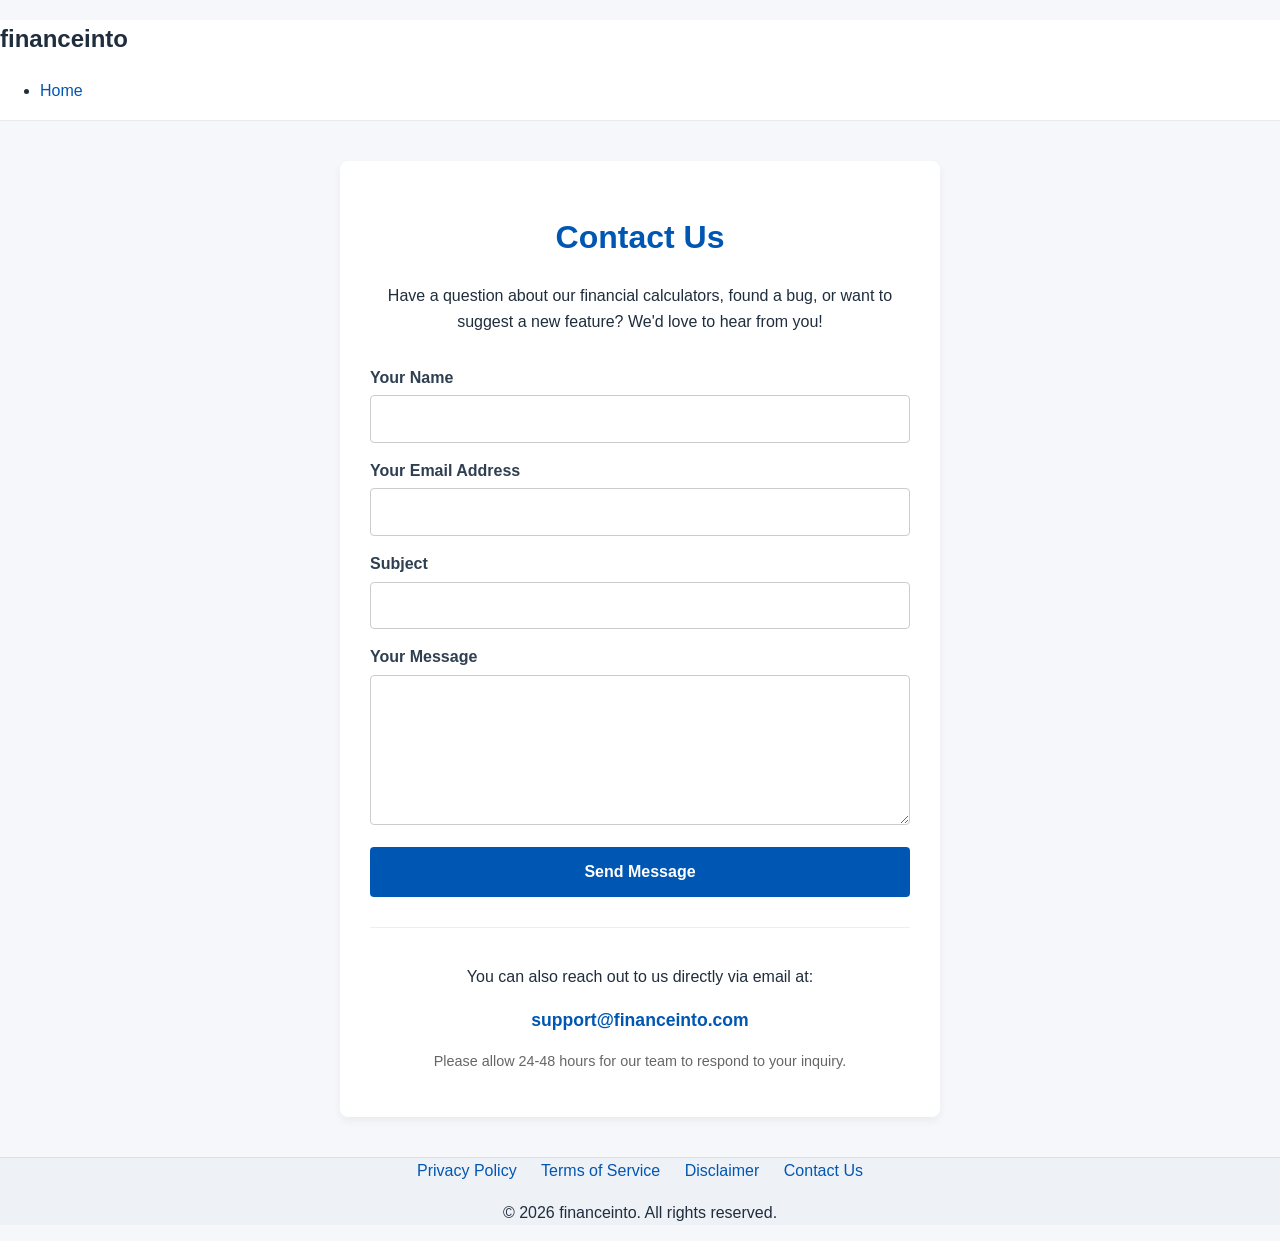
==== contact.html @ b4356edd "feat: Add contact.html page Co-authored-by: vikchat941 <313496005+vikchat941@users.noreply.github.co" ====
<!DOCTYPE html>
<html lang="en">
<head>
    <meta charset="UTF-8">
    <meta name="viewport" content="width=device-width, initial-scale=1.0">
    <title>Contact Us - financeinto</title>
    <!-- लिंक की गई CSS फाइल ताकि डिज़ाइन होम पेज जैसा ही रहे -->
    <link rel="stylesheet" href="style.css">
</head>
<body>

    <!-- नेविगेशन बार -->
    <header>
        <nav class="navbar">
            <h1 class="logo">financeinto</h1>
            <ul class="nav-links">
                <li><a href="index.html">Home</a></li>
            </ul>
        </nav>
    </header>

    <!-- Contact Us का मुख्य कंटेंट -->
    <main class="legal-container" style="max-width: 600px; margin: 40px auto; padding: 30px; line-height: 1.6; background-color: #fff; border-radius: 8px; box-shadow: 0 4px 8px rgba(0,0,0,0.05);">

        <h1 style="color: #0056b3; margin-bottom: 20px; text-align: center;">Contact Us</h1>
        <p style="text-align: center; margin-bottom: 30px;">Have a question about our financial calculators, found a bug, or want to suggest a new feature? We'd love to hear from you!</p>

        <!-- संपर्क फॉर्म -->
        <form action="#" method="POST" style="display: flex; flex-direction: column; gap: 15px;">
            <div>
                <label for="name" style="font-weight: bold; display: block; margin-bottom: 5px;">Your Name</label>
                <input type="text" id="name" name="name" required style="width: 100%; padding: 10px; border: 1px solid #ccc; border-radius: 4px; box-sizing: border-box;">
            </div>

            <div>
                <label for="email" style="font-weight: bold; display: block; margin-bottom: 5px;">Your Email Address</label>
                <input type="email" id="email" name="email" required style="width: 100%; padding: 10px; border: 1px solid #ccc; border-radius: 4px; box-sizing: border-box;">
            </div>

            <div>
                <label for="subject" style="font-weight: bold; display: block; margin-bottom: 5px;">Subject</label>
                <input type="text" id="subject" name="subject" required style="width: 100%; padding: 10px; border: 1px solid #ccc; border-radius: 4px; box-sizing: border-box;">
            </div>

            <div>
                <label for="message" style="font-weight: bold; display: block; margin-bottom: 5px;">Your Message</label>
                <textarea id="message" name="message" rows="5" required style="width: 100%; padding: 10px; border: 1px solid #ccc; border-radius: 4px; box-sizing: border-box; resize: vertical;"></textarea>
            </div>

            <button type="submit" style="background-color: #0056b3; color: white; padding: 12px; border: none; border-radius: 4px; font-size: 16px; cursor: pointer; font-weight: bold;">Send Message</button>
        </form>

        <!-- सीधे संपर्क की जानकारी -->
        <div style="margin-top: 30px; text-align: center; border-top: 1px solid #eee; padding-top: 20px;">
            <p>You can also reach out to us directly via email at:</p>
            <p><strong style="color: #0056b3; font-size: 1.1em;">support@financeinto.com</strong></p>
            <p style="font-size: 0.9em; color: #666; margin-top: 10px;">Please allow 24-48 hours for our team to respond to your inquiry.</p>
        </div>

    </main>

    <!-- फुटर -->
    <footer>
        <div class="footer-links" style="text-align: center; margin-bottom: 10px;">
            <a href="privacy.html" style="margin: 0 10px;">Privacy Policy</a>
            <a href="terms.html" style="margin: 0 10px;">Terms of Service</a>
            <a href="disclaimer.html" style="margin: 0 10px;">Disclaimer</a>
            <a href="contact.html" style="margin: 0 10px;">Contact Us</a>
        </div>
        <p style="text-align: center;">&copy; 2026 financeinto. All rights reserved.</p>
    </footer>

</body>
</html>
---- style.css ----
/* Base reset */
*,
*::before,
*::after {
  box-sizing: border-box;
}

:root {
  --bg-main: #f5f7fa;
  --bg-surface: #ffffff;
  --text-main: #1f2d3d;
  --text-muted: #5c6b7a;
  --accent: #0056b3;
  --accent-hover: #004494;
  --border: #d7dee7;
  --shadow-soft: 0 8px 24px rgba(31, 45, 61, 0.08);
}

html,
body {
  margin: 0;
  padding: 0;
}

body {
  font-family: "Inter", "Segoe UI", Roboto, Arial, sans-serif;
  background: var(--bg-main);
  color: var(--text-main);
  line-height: 1.6;
}

img {
  max-width: 100%;
  height: auto;
}

a {
  color: var(--accent);
  text-decoration: none;
}

a:hover {
  text-decoration: underline;
}

/* Layout */
.page-wrapper {
  min-height: 100vh;
  display: flex;
  flex-direction: column;
}

.container {
  width: min(1100px, 92%);
  margin: 0 auto;
}

header {
  background: var(--bg-surface);
  border-bottom: 1px solid #e6ebf1;
}

.header-content {
  display: flex;
  align-items: center;
  justify-content: space-between;
  gap: 1rem;
  padding: 1rem 0;
}

main {
  flex: 1;
  padding: 2rem 0;
}

/* Calculator area */
.calculator-grid,
.calculators {
  display: grid;
  grid-template-columns: repeat(auto-fit, minmax(280px, 1fr));
  gap: 1.25rem;
}

.calculator,
.calculator-card,
.calculator-container {
  background: var(--bg-surface);
  border: 1px solid var(--border);
  border-radius: 14px;
  box-shadow: var(--shadow-soft);
  padding: 1.25rem;
}

.calculator h1,
.calculator h2,
.calculator-card h2,
.calculator-container h2 {
  margin-top: 0;
  margin-bottom: 0.8rem;
  color: var(--text-main);
}

.calculator-subtitle,
.description {
  color: var(--text-muted);
  margin-top: 0;
  margin-bottom: 1rem;
}

/* Forms */
.form-row {
  display: flex;
  flex-wrap: wrap;
  gap: 0.9rem;
}

.form-group {
  flex: 1 1 220px;
  display: flex;
  flex-direction: column;
  gap: 0.4rem;
}

label {
  font-weight: 600;
  color: #2e3f51;
}

input,
select,
textarea {
  width: 100%;
  border: 1px solid #bcc8d6;
  border-radius: 10px;
  background: #fff;
  color: var(--text-main);
  padding: 0.7rem 0.8rem;
  font: inherit;
  transition: border-color 0.2s ease, box-shadow 0.2s ease;
}

input:focus,
select:focus,
textarea:focus {
  outline: none;
  border-color: var(--accent);
  box-shadow: 0 0 0 3px rgba(0, 86, 179, 0.15);
}

input::placeholder,
textarea::placeholder {
  color: #8a98a7;
}

/* Buttons */
button,
.btn,
input[type="submit"] {
  border: 0;
  border-radius: 10px;
  background: var(--accent);
  color: #fff;
  font: inherit;
  font-weight: 600;
  padding: 0.75rem 1rem;
  cursor: pointer;
  transition: background-color 0.2s ease, transform 0.15s ease;
}

button:hover,
.btn:hover,
input[type="submit"]:hover {
  background: var(--accent-hover);
}

button:active,
.btn:active,
input[type="submit"]:active {
  transform: translateY(1px);
}

button:focus-visible,
.btn:focus-visible,
input[type="submit"]:focus-visible {
  outline: 3px solid rgba(0, 86, 179, 0.25);
  outline-offset: 2px;
}

/* Results and highlights */
.result,
.output-box,
.summary {
  margin-top: 1rem;
  padding: 0.9rem 1rem;
  border-radius: 10px;
  border-left: 4px solid var(--accent);
  background: #eef5ff;
  color: #12385f;
}

.accent {
  color: var(--accent);
}

/* Tables if used by calculators */
table {
  width: 100%;
  border-collapse: collapse;
  margin-top: 1rem;
  background: #fff;
}

th,
td {
  border: 1px solid #e0e6ee;
  padding: 0.7rem;
  text-align: left;
}

th {
  background: #f3f6fb;
  color: #26374a;
}

/* Footer SEO article area */
footer {
  margin-top: 2rem;
  background: #eef2f7;
  border-top: 1px solid #d8e0ea;
}

.footer-content {
  padding: 2rem 0;
}

.seo-articles,
.footer-articles {
  display: grid;
  grid-template-columns: repeat(auto-fit, minmax(220px, 1fr));
  gap: 1rem;
}

.seo-article,
.footer-article {
  background: #fff;
  border: 1px solid #d6deea;
  border-radius: 12px;
  padding: 1rem;
}

.seo-article h3,
.footer-article h3 {
  margin-top: 0;
  margin-bottom: 0.55rem;
}

.seo-article p,
.footer-article p {
  margin: 0;
  color: var(--text-muted);
}

/* Mobile responsiveness */
@media (max-width: 768px) {
  main {
    padding: 1.25rem 0;
  }

  .header-content {
    flex-direction: column;
    align-items: flex-start;
  }

  .calculator,
  .calculator-card,
  .calculator-container {
    padding: 1rem;
    border-radius: 12px;
  }

  .form-row {
    flex-direction: column;
  }

  button,
  .btn,
  input[type="submit"] {
    width: 100%;
  }

  .footer-content {
    padding: 1.5rem 0;
  }
}
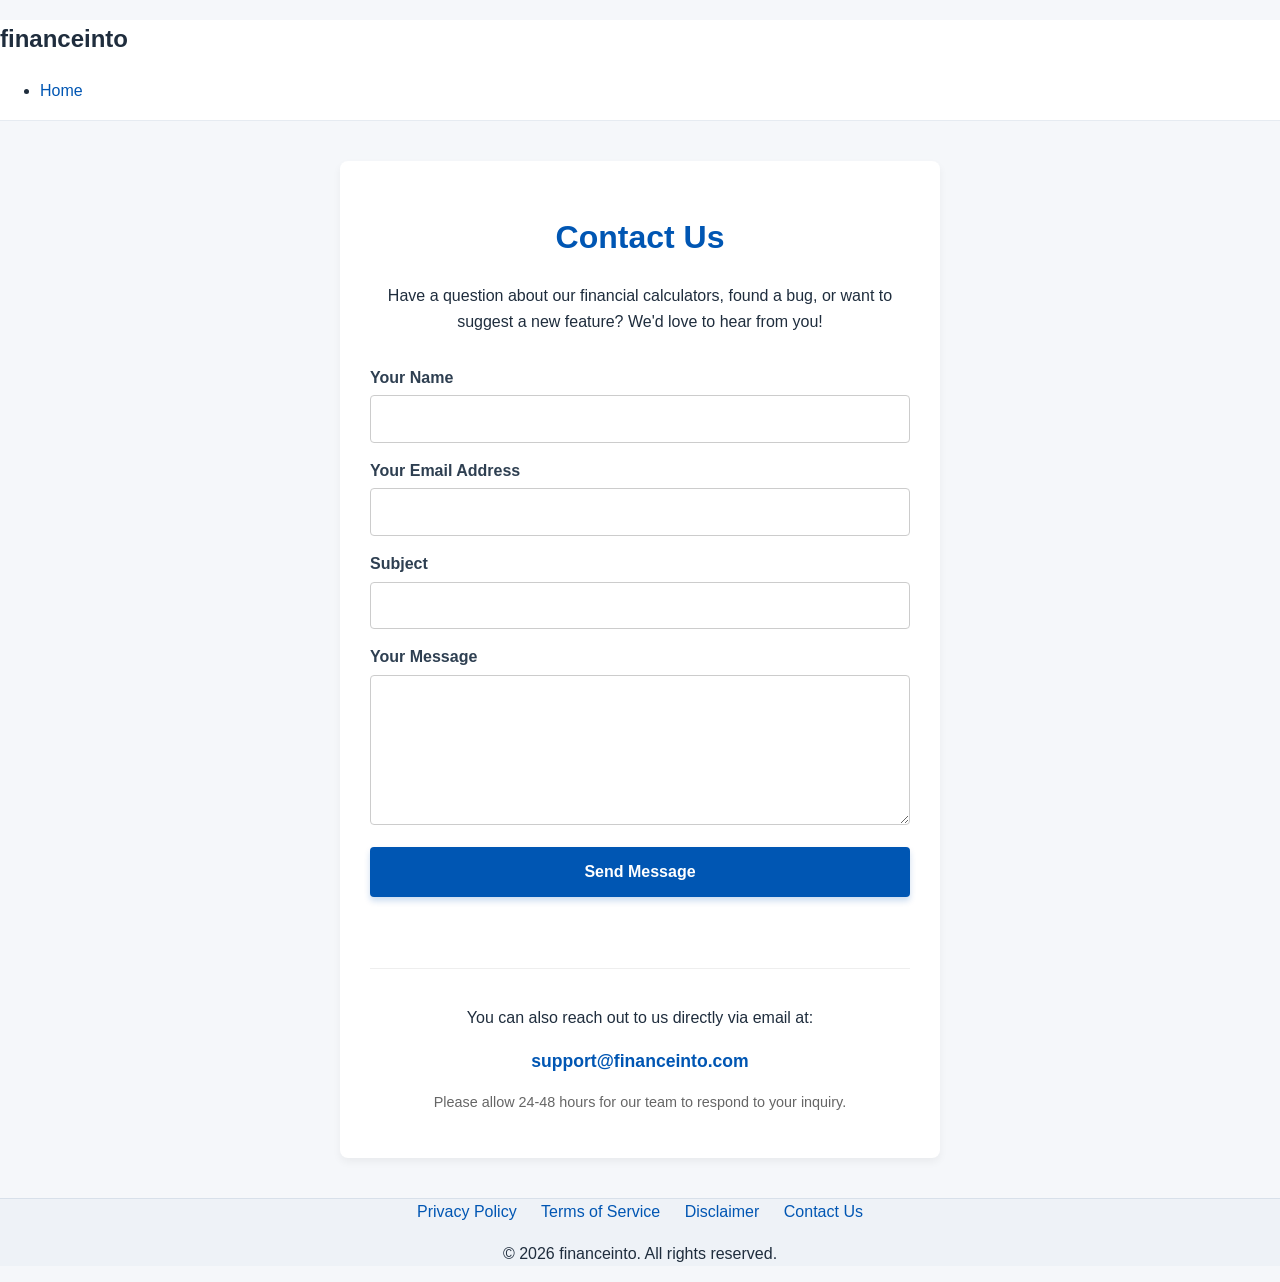
==== commit 90572d04: "Integrate SheetDB API in contact form - Added an ID to the contact form. - Added a status message el" ====
--- a/contact.html
+++ b/contact.html
@@ -26,7 +26,7 @@
         <p style="text-align: center; margin-bottom: 30px;">Have a question about our financial calculators, found a bug, or want to suggest a new feature? We'd love to hear from you!</p>
 
         <!-- संपर्क फॉर्म -->
-        <form action="#" method="POST" style="display: flex; flex-direction: column; gap: 15px;">
+        <form id="contactForm" action="#" method="POST" style="display: flex; flex-direction: column; gap: 15px;">
             <div>
                 <label for="name" style="font-weight: bold; display: block; margin-bottom: 5px;">Your Name</label>
                 <input type="text" id="name" name="name" required style="width: 100%; padding: 10px; border: 1px solid #ccc; border-radius: 4px; box-sizing: border-box;">
@@ -48,6 +48,7 @@
             </div>
 
             <button type="submit" style="background-color: #0056b3; color: white; padding: 12px; border: none; border-radius: 4px; font-size: 16px; cursor: pointer; font-weight: bold;">Send Message</button>
+            <p id="statusMessage" style="text-align: center; font-weight: bold; margin-top: 10px;"></p>
         </form>
 
         <!-- सीधे संपर्क की जानकारी -->
@@ -70,5 +71,58 @@
         <p style="text-align: center;">&copy; 2026 financeinto. All rights reserved.</p>
     </footer>
 
+    <script>
+    document.getElementById('contactForm').addEventListener('submit', function(e) {
+        e.preventDefault();
+
+        var form = this;
+        var statusMessage = document.getElementById('statusMessage');
+        var submitButton = form.querySelector('button[type="submit"]');
+
+        statusMessage.innerText = "Sending Message...";
+        statusMessage.style.color = "blue";
+        submitButton.disabled = true;
+
+        // SheetDB के अनुसार डेटा तैयार करना
+        var dataPayload = {
+            data: [
+                {
+                    "Date": new Date().toLocaleString(),
+                    "Name": form.name.value,
+                    "Email": form.email.value,
+                    "Subject": form.subject.value,
+                    "Message": form.message.value
+                }
+            ]
+        };
+
+        // SheetDB URL पर डेटा भेजना
+        fetch('https://sheetdb.io/api/v1/txxmliut4e291', {
+            method: 'POST',
+            headers: {
+                'Accept': 'application/json',
+                'Content-Type': 'application/json'
+            },
+            body: JSON.stringify(dataPayload)
+        })
+        .then(response => response.json())
+        .then(data => {
+            if(data.created === 1) { // SheetDB सफलता पर 'created: 1' भेजता है
+                statusMessage.innerText = "Thank you! Your message has been sent successfully.";
+                statusMessage.style.color = "green";
+                form.reset();
+            } else {
+                statusMessage.innerText = "Something went wrong. Please try again.";
+                statusMessage.style.color = "red";
+            }
+            submitButton.disabled = false;
+        })
+        .catch(error => {
+            statusMessage.innerText = "Network error. Please try again later.";
+            statusMessage.style.color = "red";
+            submitButton.disabled = false;
+        });
+    });
+    </script>
 </body>
 </html>
--- a/style.css
+++ b/style.css
@@ -165,19 +165,23 @@
   font-weight: 600;
   padding: 0.75rem 1rem;
   cursor: pointer;
-  transition: background-color 0.2s ease, transform 0.15s ease;
+  transition: all 0.3s ease;
+  box-shadow: 0 4px 6px rgba(0, 86, 179, 0.2);
 }
 
 button:hover,
 .btn:hover,
 input[type="submit"]:hover {
   background: var(--accent-hover);
+  box-shadow: 0 6px 12px rgba(0, 86, 179, 0.3);
+  transform: translateY(-2px);
 }
 
 button:active,
 .btn:active,
 input[type="submit"]:active {
   transform: translateY(1px);
+  box-shadow: 0 2px 4px rgba(0, 86, 179, 0.2);
 }
 
 button:focus-visible,
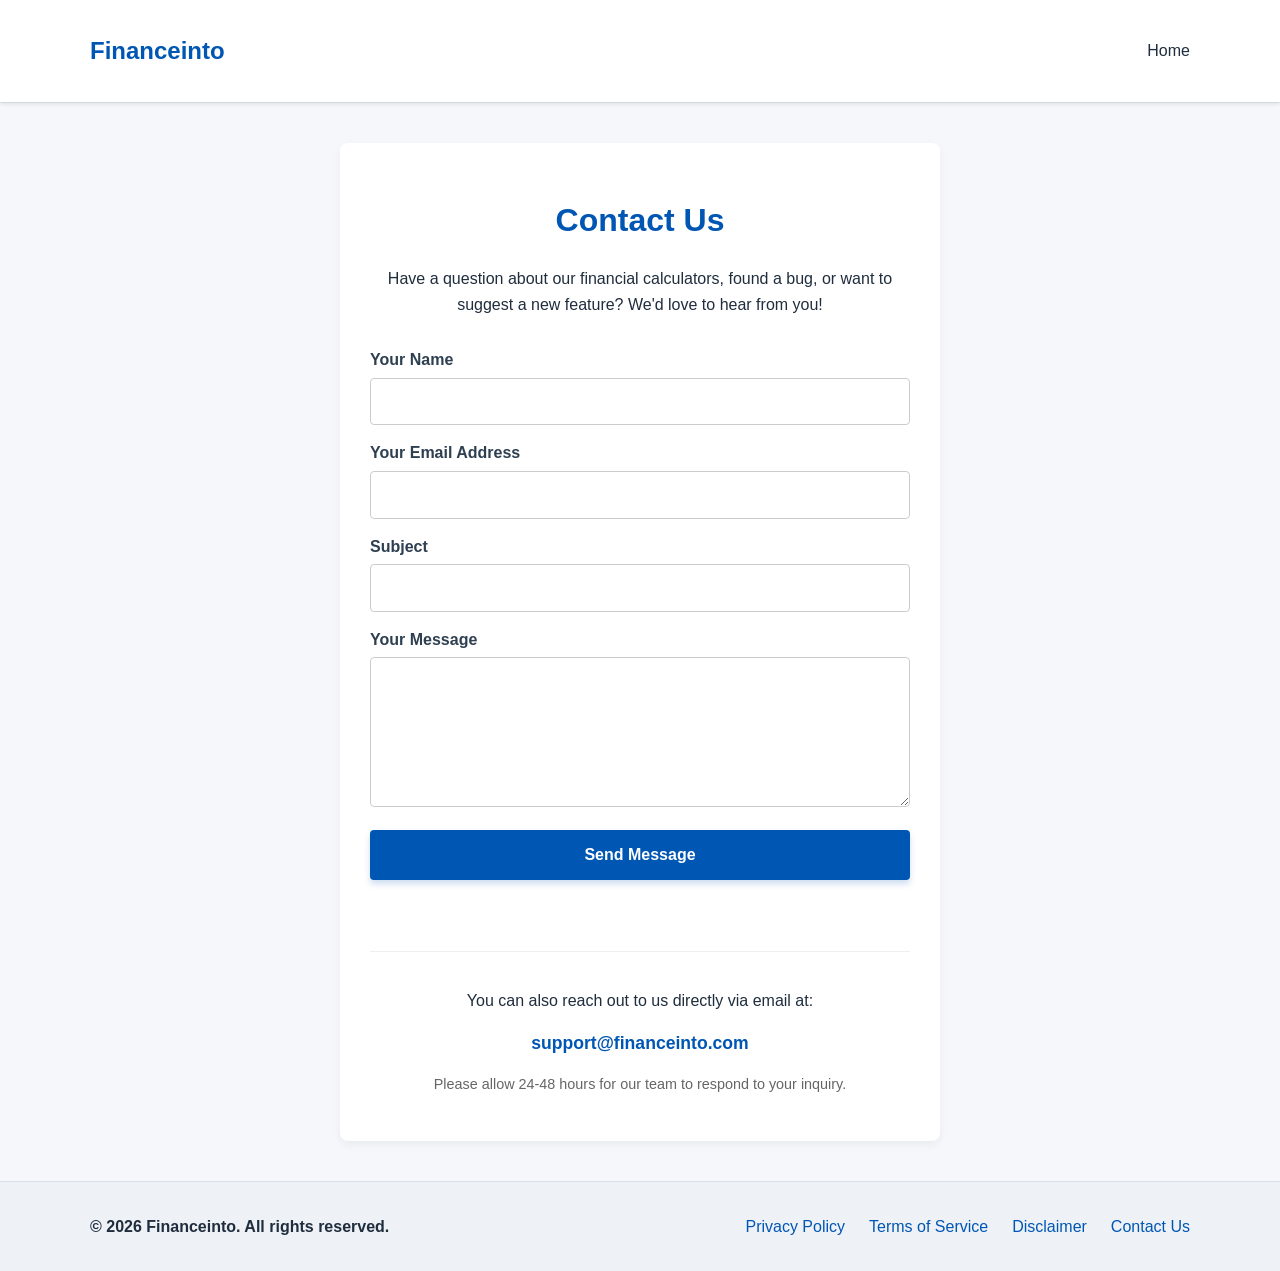
==== commit 764e11c9: "Update header and footer consistency across legal and contact pages Copied the `<header>` and `<foot" ====
--- a/contact.html
+++ b/contact.html
@@ -1,6 +1,8 @@
 <!DOCTYPE html>
 <html lang="en">
 <head>
+    <link rel="icon" href="favicon.ico" type="image/x-icon">
+    <link rel="icon" href="favicon.svg" type="image/svg+xml">
     <meta charset="UTF-8">
     <meta name="viewport" content="width=device-width, initial-scale=1.0">
     <title>Contact Us - financeinto</title>
@@ -11,11 +13,15 @@
 
     <!-- नेविगेशन बार -->
     <header>
-        <nav class="navbar">
-            <h1 class="logo">financeinto</h1>
-            <ul class="nav-links">
-                <li><a href="index.html">Home</a></li>
-            </ul>
+        <nav class="navbar" style="padding: 1rem; background-color: var(--card-bg); box-shadow: 0 2px 4px rgba(0,0,0,0.1);">
+            <div class="container header-content" style="display: flex; justify-content: space-between; align-items: center;">
+                <div class="logo">
+                    <a href="index.html" style="font-size: 1.5rem; font-weight: bold; color: var(--accent); text-decoration: none;">Financeinto</a>
+                </div>
+                <ul class="nav-links" style="list-style: none; display: flex; gap: 1.5rem; margin: 0; padding: 0;">
+                    <li><a href="index.html" style="text-decoration: none; color: var(--text-main);">Home</a></li>
+                </ul>
+            </div>
         </nav>
     </header>
 
@@ -62,13 +68,21 @@
 
     <!-- फुटर -->
     <footer>
-        <div class="footer-links" style="text-align: center; margin-bottom: 10px;">
-            <a href="privacy.html" style="margin: 0 10px;">Privacy Policy</a>
-            <a href="terms.html" style="margin: 0 10px;">Terms of Service</a>
-            <a href="disclaimer.html" style="margin: 0 10px;">Disclaimer</a>
-            <a href="contact.html" style="margin: 0 10px;">Contact Us</a>
+        <div class="container footer-content">
+            <div style="display: flex; flex-wrap: wrap; justify-content: space-between; align-items: center; gap: 1rem;">
+                <div>
+                    <span style="font-weight: bold; color: var(--text-main);">© 2026 Financeinto. All rights reserved.</span>
+                </div>
+                <nav aria-label="Footer navigation">
+                    <div style="display: flex; gap: 1.5rem; flex-wrap: wrap;">
+                        <a href="privacy.html">Privacy Policy</a>
+                        <a href="terms.html">Terms of Service</a>
+                        <a href="disclaimer.html">Disclaimer</a>
+                        <a href="contact.html">Contact Us</a>
+                    </div>
+                </nav>
+            </div>
         </div>
-        <p style="text-align: center;">&copy; 2026 financeinto. All rights reserved.</p>
     </footer>
 
     <script>
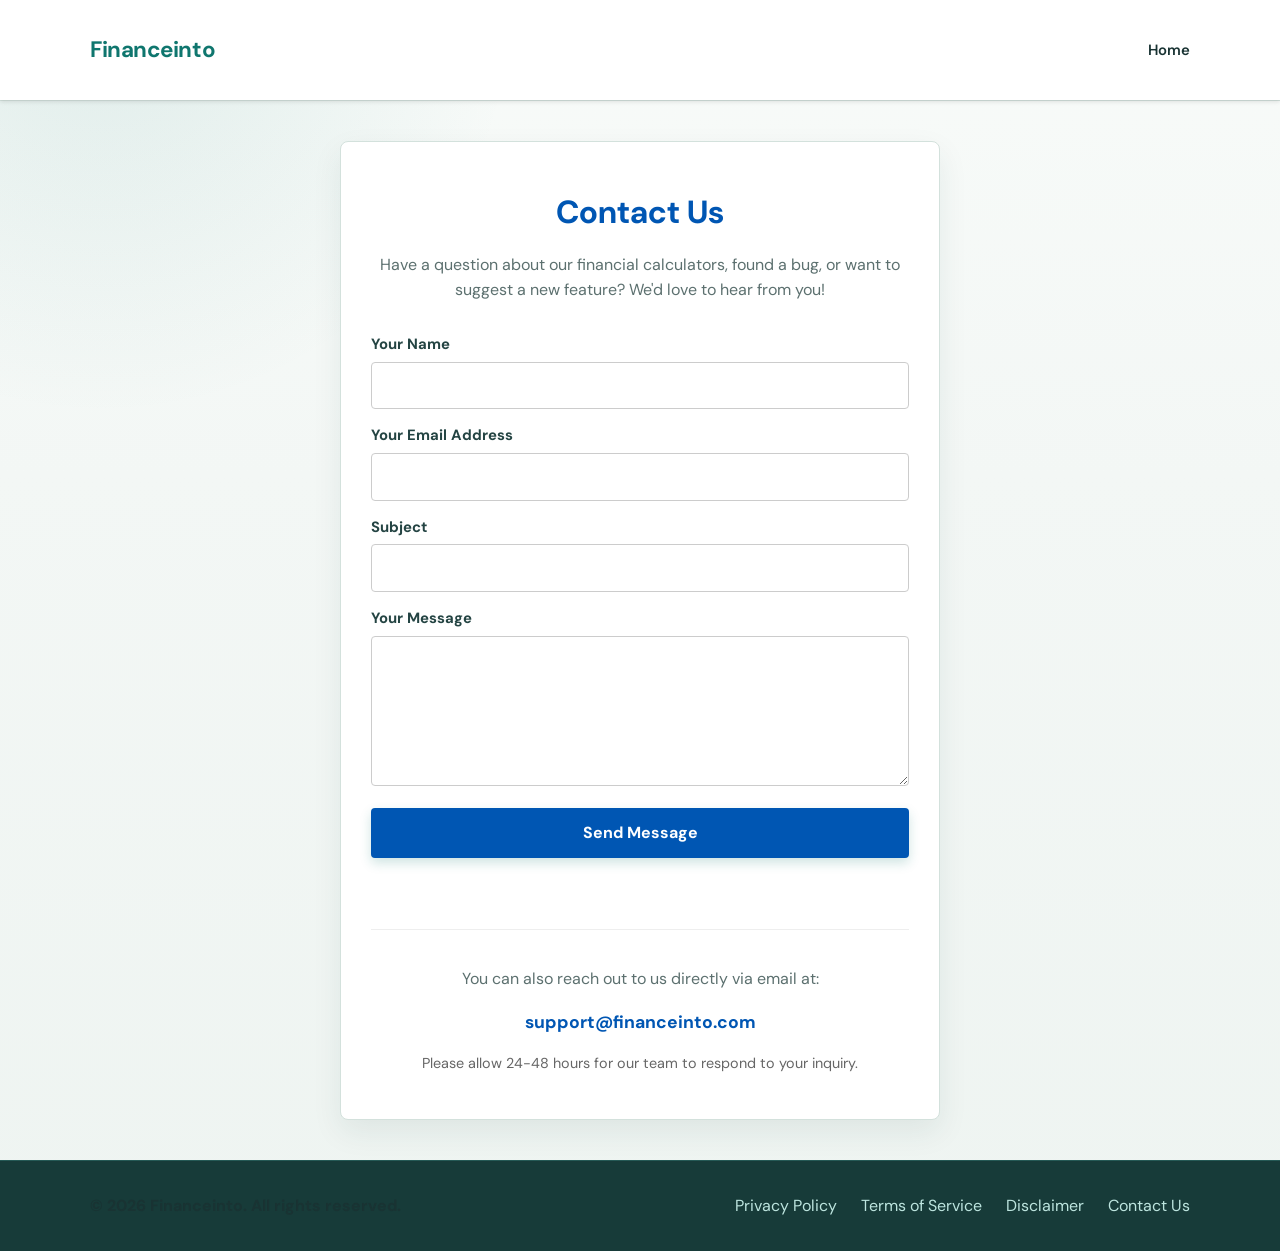
==== commit 48eabe19: "improve meta description" ====
--- a/contact.html
+++ b/contact.html
@@ -5,9 +5,15 @@
     <link rel="icon" href="favicon.svg" type="image/svg+xml">
     <meta charset="UTF-8">
     <meta name="viewport" content="width=device-width, initial-scale=1.0">
+    <meta name="description" content="Contact Financeinto about financial calculators, bugs, questions, or feature suggestions.">
+    <meta name="robots" content="index, follow">
+    <link rel="canonical" href="https://financeinto.me/contact.html">
     <title>Contact Us - financeinto</title>
     <!-- लिंक की गई CSS फाइल ताकि डिज़ाइन होम पेज जैसा ही रहे -->
     <link rel="stylesheet" href="style.css">
+    <link rel="preconnect" href="https://fonts.googleapis.com">
+    <link rel="preconnect" href="https://fonts.gstatic.com" crossorigin>
+    <link href="https://fonts.googleapis.com/css2?family=DM+Sans:wght@400;500;600;700&display=swap" rel="stylesheet">
 </head>
 <body>
 
--- a/style.css
+++ b/style.css
@@ -7,14 +7,17 @@
 }
 
 :root {
-  --bg-main: #f5f7fa;
+  --bg-main: #f3f7f5;
   --bg-surface: #ffffff;
-  --text-main: #1f2d3d;
-  --text-muted: #5c6b7a;
-  --accent: #0056b3;
-  --accent-hover: #004494;
-  --border: #d7dee7;
-  --shadow-soft: 0 8px 24px rgba(31, 45, 61, 0.08);
+  --text-main: #193333;
+  --text-muted: #5c706f;
+  --accent: #0f766e;
+  --accent-hover: #0b5e58;
+  --primary: var(--accent);
+  --card-bg: var(--bg-surface);
+  --border: #d3e1dc;
+  --shadow-soft: 0 12px 30px rgba(25, 64, 59, 0.08);
+  --shadow-hover: 0 18px 36px rgba(25, 64, 59, 0.14);
 }
 
 html,
@@ -24,10 +27,24 @@
 }
 
 body {
-  font-family: "Inter", "Segoe UI", Roboto, Arial, sans-serif;
-  background: var(--bg-main);
+  font-family: "DM Sans", "Trebuchet MS", sans-serif;
+  background:
+    radial-gradient(circle at 8% 0%, rgba(15, 118, 110, 0.1), transparent 26rem),
+    linear-gradient(180deg, #f8fbf9 0%, var(--bg-main) 38%, #eef4f1 100%);
   color: var(--text-main);
   line-height: 1.6;
+}
+
+h1,
+h2,
+h3 {
+  line-height: 1.2;
+  letter-spacing: 0;
+}
+
+h1,
+h2 {
+  text-wrap: balance;
 }
 
 img {
@@ -57,8 +74,12 @@
 }
 
 header {
-  background: var(--bg-surface);
-  border-bottom: 1px solid #e6ebf1;
+  position: sticky;
+  top: 0;
+  z-index: 10;
+  background: rgba(255, 255, 255, 0.94);
+  border-bottom: 1px solid var(--border);
+  backdrop-filter: blur(12px);
 }
 
 .header-content {
@@ -69,9 +90,34 @@
   padding: 1rem 0;
 }
 
+.logo a {
+  color: var(--accent) !important;
+  font-size: 1.4rem !important;
+  letter-spacing: -0.02em;
+}
+
+header nav > div,
+header .nav-links {
+  align-items: center;
+  display: flex;
+  flex-wrap: wrap;
+  gap: 1.1rem !important;
+}
+
+header nav a {
+  color: var(--text-main);
+  font-size: 0.93rem;
+  font-weight: 600;
+}
+
+header nav a:hover {
+  color: var(--accent);
+  text-decoration: none;
+}
+
 main {
   flex: 1;
-  padding: 2rem 0;
+  padding: clamp(1.5rem, 4vw, 3.5rem) 0;
 }
 
 /* Calculator area */
@@ -87,9 +133,15 @@
 .calculator-container {
   background: var(--bg-surface);
   border: 1px solid var(--border);
-  border-radius: 14px;
+  border-radius: 8px;
   box-shadow: var(--shadow-soft);
   padding: 1.25rem;
+  transition: box-shadow 0.25s ease, transform 0.25s ease;
+}
+
+.calculator-card:hover {
+  box-shadow: var(--shadow-hover);
+  transform: translateY(-3px);
 }
 
 .calculator h1,
@@ -124,7 +176,8 @@
 
 label {
   font-weight: 600;
-  color: #2e3f51;
+  color: #244443;
+  font-size: 0.93rem;
 }
 
 input,
@@ -132,11 +185,12 @@
 textarea {
   width: 100%;
   border: 1px solid #bcc8d6;
-  border-radius: 10px;
+  border-radius: 6px;
   background: #fff;
   color: var(--text-main);
   padding: 0.7rem 0.8rem;
   font: inherit;
+  min-height: 2.9rem;
   transition: border-color 0.2s ease, box-shadow 0.2s ease;
 }
 
@@ -158,22 +212,22 @@
 .btn,
 input[type="submit"] {
   border: 0;
-  border-radius: 10px;
+  border-radius: 6px;
   background: var(--accent);
   color: #fff;
   font: inherit;
   font-weight: 600;
   padding: 0.75rem 1rem;
   cursor: pointer;
-  transition: all 0.3s ease;
-  box-shadow: 0 4px 6px rgba(0, 86, 179, 0.2);
+  transition: background 0.2s ease, box-shadow 0.2s ease, transform 0.2s ease;
+  box-shadow: 0 5px 12px rgba(15, 118, 110, 0.2);
 }
 
 button:hover,
 .btn:hover,
 input[type="submit"]:hover {
   background: var(--accent-hover);
-  box-shadow: 0 6px 12px rgba(0, 86, 179, 0.3);
+  box-shadow: 0 8px 18px rgba(15, 118, 110, 0.28);
   transform: translateY(-2px);
 }
 
@@ -197,10 +251,33 @@
 .summary {
   margin-top: 1rem;
   padding: 0.9rem 1rem;
-  border-radius: 10px;
+  border: 1px solid #b9ded8;
   border-left: 4px solid var(--accent);
-  background: #eef5ff;
-  color: #12385f;
+  border-radius: 6px;
+  background: #effaf7;
+  color: #214a46;
+}
+
+.result h3,
+.summary h3 {
+  margin: 0 0 0.6rem;
+}
+
+.result p,
+.summary p {
+  align-items: baseline;
+  display: flex;
+  gap: 0.75rem;
+  justify-content: space-between;
+  margin: 0.45rem 0;
+}
+
+.result span,
+.summary span {
+  color: var(--accent);
+  font-variant-numeric: tabular-nums;
+  font-weight: 700;
+  text-align: right;
 }
 
 .accent {
@@ -230,8 +307,9 @@
 /* Footer SEO article area */
 footer {
   margin-top: 2rem;
-  background: #eef2f7;
-  border-top: 1px solid #d8e0ea;
+  background: #173b39;
+  border-top: 1px solid #255955;
+  color: #e8f5f2;
 }
 
 .footer-content {
@@ -248,8 +326,8 @@
 .seo-article,
 .footer-article {
   background: #fff;
-  border: 1px solid #d6deea;
-  border-radius: 12px;
+  border: 1px solid var(--border);
+  border-radius: 8px;
   padding: 1rem;
 }
 
@@ -265,6 +343,57 @@
   color: var(--text-muted);
 }
 
+.seo-guide-section,
+.seo-content,
+.legal-container {
+  color: var(--text-muted);
+}
+
+.seo-guide-section {
+  border-top: 1px solid var(--border);
+  margin-top: 2.5rem;
+  padding-top: 2rem;
+}
+
+.seo-guide-section h2,
+.seo-guide-section h3,
+.seo-content h2,
+.seo-content h3,
+.legal-container h1,
+.legal-container h2,
+.legal-container h3 {
+  color: var(--text-main);
+}
+
+.formula-box {
+  background: #edf7f4 !important;
+  border-left-color: var(--accent) !important;
+  border-radius: 6px;
+}
+
+.legal-container {
+  background: var(--bg-surface) !important;
+  border: 1px solid var(--border);
+  box-shadow: var(--shadow-soft) !important;
+}
+
+footer a {
+  color: #bde5df;
+}
+
+footer a:hover {
+  color: #fff;
+}
+
+@media (prefers-reduced-motion: reduce) {
+  *,
+  *::before,
+  *::after {
+    scroll-behavior: auto !important;
+    transition-duration: 0.01ms !important;
+  }
+}
+
 /* Mobile responsiveness */
 @media (max-width: 768px) {
   main {
@@ -276,11 +405,16 @@
     align-items: flex-start;
   }
 
+  header nav > div,
+  header .nav-links {
+    gap: 0.75rem !important;
+  }
+
   .calculator,
   .calculator-card,
   .calculator-container {
     padding: 1rem;
-    border-radius: 12px;
+    border-radius: 8px;
   }
 
   .form-row {
@@ -296,4 +430,16 @@
   .footer-content {
     padding: 1.5rem 0;
   }
-}
+
+  .result p,
+  .summary p {
+    align-items: flex-start;
+    flex-direction: column;
+    gap: 0.1rem;
+  }
+
+  .result span,
+  .summary span {
+    text-align: left;
+  }
+}
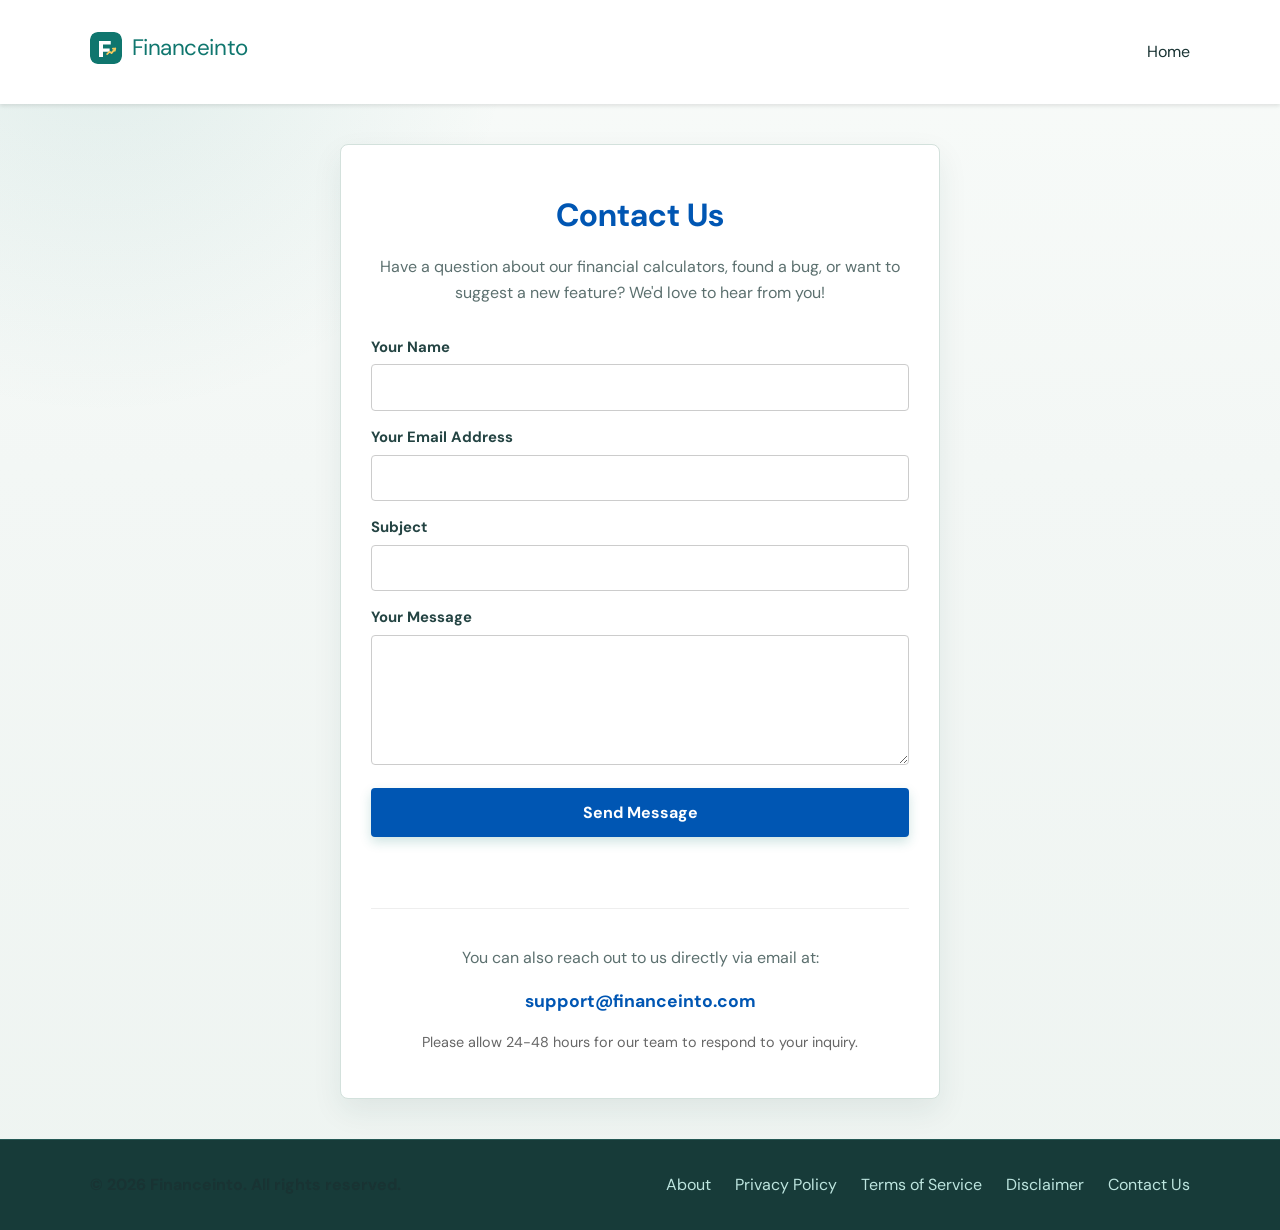
==== commit f05a97a8: "improve fevicon and pages text" ====
--- a/contact.html
+++ b/contact.html
@@ -1,8 +1,8 @@
 <!DOCTYPE html>
 <html lang="en">
 <head>
+    <link rel="icon" href="favicon.svg" type="image/svg+xml">
     <link rel="icon" href="favicon.ico" type="image/x-icon">
-    <link rel="icon" href="favicon.svg" type="image/svg+xml">
     <meta charset="UTF-8">
     <meta name="viewport" content="width=device-width, initial-scale=1.0">
     <meta name="description" content="Contact Financeinto about financial calculators, bugs, questions, or feature suggestions.">
@@ -22,7 +22,10 @@
         <nav class="navbar" style="padding: 1rem; background-color: var(--card-bg); box-shadow: 0 2px 4px rgba(0,0,0,0.1);">
             <div class="container header-content" style="display: flex; justify-content: space-between; align-items: center;">
                 <div class="logo">
-                    <a href="index.html" style="font-size: 1.5rem; font-weight: bold; color: var(--accent); text-decoration: none;">Financeinto</a>
+                    <a class="brand-link" href="index.html" aria-label="Financeinto home">
+                        <img class="brand-mark" src="favicon.svg" alt="">
+                        <span>Financeinto</span>
+                    </a>
                 </div>
                 <ul class="nav-links" style="list-style: none; display: flex; gap: 1.5rem; margin: 0; padding: 0;">
                     <li><a href="index.html" style="text-decoration: none; color: var(--text-main);">Home</a></li>
@@ -81,6 +84,7 @@
                 </div>
                 <nav aria-label="Footer navigation">
                     <div style="display: flex; gap: 1.5rem; flex-wrap: wrap;">
+                        <a href="about.html">About</a>
                         <a href="privacy.html">Privacy Policy</a>
                         <a href="terms.html">Terms of Service</a>
                         <a href="disclaimer.html">Disclaimer</a>
--- a/style.css
+++ b/style.css
@@ -26,6 +26,11 @@
   padding: 0;
 }
 
+html {
+  -webkit-text-size-adjust: 100%;
+  text-size-adjust: 100%;
+}
+
 body {
   font-family: "DM Sans", "Trebuchet MS", sans-serif;
   background:
@@ -33,6 +38,7 @@
     linear-gradient(180deg, #f8fbf9 0%, var(--bg-main) 38%, #eef4f1 100%);
   color: var(--text-main);
   line-height: 1.6;
+  overflow-wrap: anywhere;
 }
 
 h1,
@@ -47,6 +53,24 @@
   text-wrap: balance;
 }
 
+p,
+li,
+label,
+button,
+input,
+select,
+textarea,
+a {
+  overflow-wrap: anywhere;
+}
+
+.header-content > *,
+.form-group,
+.result p > *,
+.summary p > * {
+  min-width: 0;
+}
+
 img {
   max-width: 100%;
   height: auto;
@@ -73,7 +97,7 @@
   margin: 0 auto;
 }
 
-header {
+.page-wrapper > header {
   position: sticky;
   top: 0;
   z-index: 10;
@@ -91,26 +115,38 @@
 }
 
 .logo a {
+  align-items: center;
   color: var(--accent) !important;
+  display: inline-flex;
   font-size: 1.4rem !important;
+  gap: 0.6rem;
   letter-spacing: -0.02em;
-}
-
-header nav > div,
-header .nav-links {
+  line-height: 1;
+  white-space: nowrap;
+}
+
+.brand-mark {
+  border-radius: 8px;
+  display: block;
+  height: 2rem;
+  width: 2rem;
+}
+
+.page-wrapper > header nav > div,
+.page-wrapper > header .nav-links {
   align-items: center;
   display: flex;
   flex-wrap: wrap;
   gap: 1.1rem !important;
 }
 
-header nav a {
+.page-wrapper > header nav a {
   color: var(--text-main);
   font-size: 0.93rem;
   font-weight: 600;
 }
 
-header nav a:hover {
+.page-wrapper > header nav a:hover {
   color: var(--accent);
   text-decoration: none;
 }
@@ -190,6 +226,7 @@
   color: var(--text-main);
   padding: 0.7rem 0.8rem;
   font: inherit;
+  line-height: 1.35;
   min-height: 2.9rem;
   transition: border-color 0.2s ease, box-shadow 0.2s ease;
 }
@@ -377,6 +414,60 @@
   box-shadow: var(--shadow-soft) !important;
 }
 
+.about-content {
+  margin: 0 auto;
+  max-width: 900px;
+}
+
+.about-content h1 {
+  margin-top: 0;
+}
+
+.about-content .lead {
+  color: var(--text-main);
+  font-size: 1.15rem;
+}
+
+.eyebrow {
+  color: var(--accent);
+  font-size: 0.85rem;
+  font-weight: 700;
+  letter-spacing: 0.08em;
+  margin-bottom: 0.5rem;
+  text-transform: uppercase;
+}
+
+.article-meta {
+  border-top: 1px solid var(--border);
+  margin-top: 2rem;
+  padding-top: 1rem;
+}
+
+.footer-bottom {
+  align-items: center;
+  display: flex;
+  flex-wrap: wrap;
+  gap: 1rem;
+  justify-content: space-between;
+}
+
+.footer-bottom nav > div {
+  display: flex;
+  flex-wrap: wrap;
+  gap: 1.25rem;
+}
+
+.copyright {
+  color: #e8f5f2;
+  font-weight: 700;
+}
+
+.mjx-container {
+  max-width: 100%;
+  overflow-x: auto;
+  overflow-y: hidden;
+}
+
 footer a {
   color: #bde5df;
 }
@@ -405,8 +496,8 @@
     align-items: flex-start;
   }
 
-  header nav > div,
-  header .nav-links {
+  .page-wrapper > header nav > div,
+  .page-wrapper > header .nav-links {
     gap: 0.75rem !important;
   }
 
@@ -431,6 +522,11 @@
     padding: 1.5rem 0;
   }
 
+  .footer-bottom {
+    align-items: flex-start;
+    flex-direction: column;
+  }
+
   .result p,
   .summary p {
     align-items: flex-start;
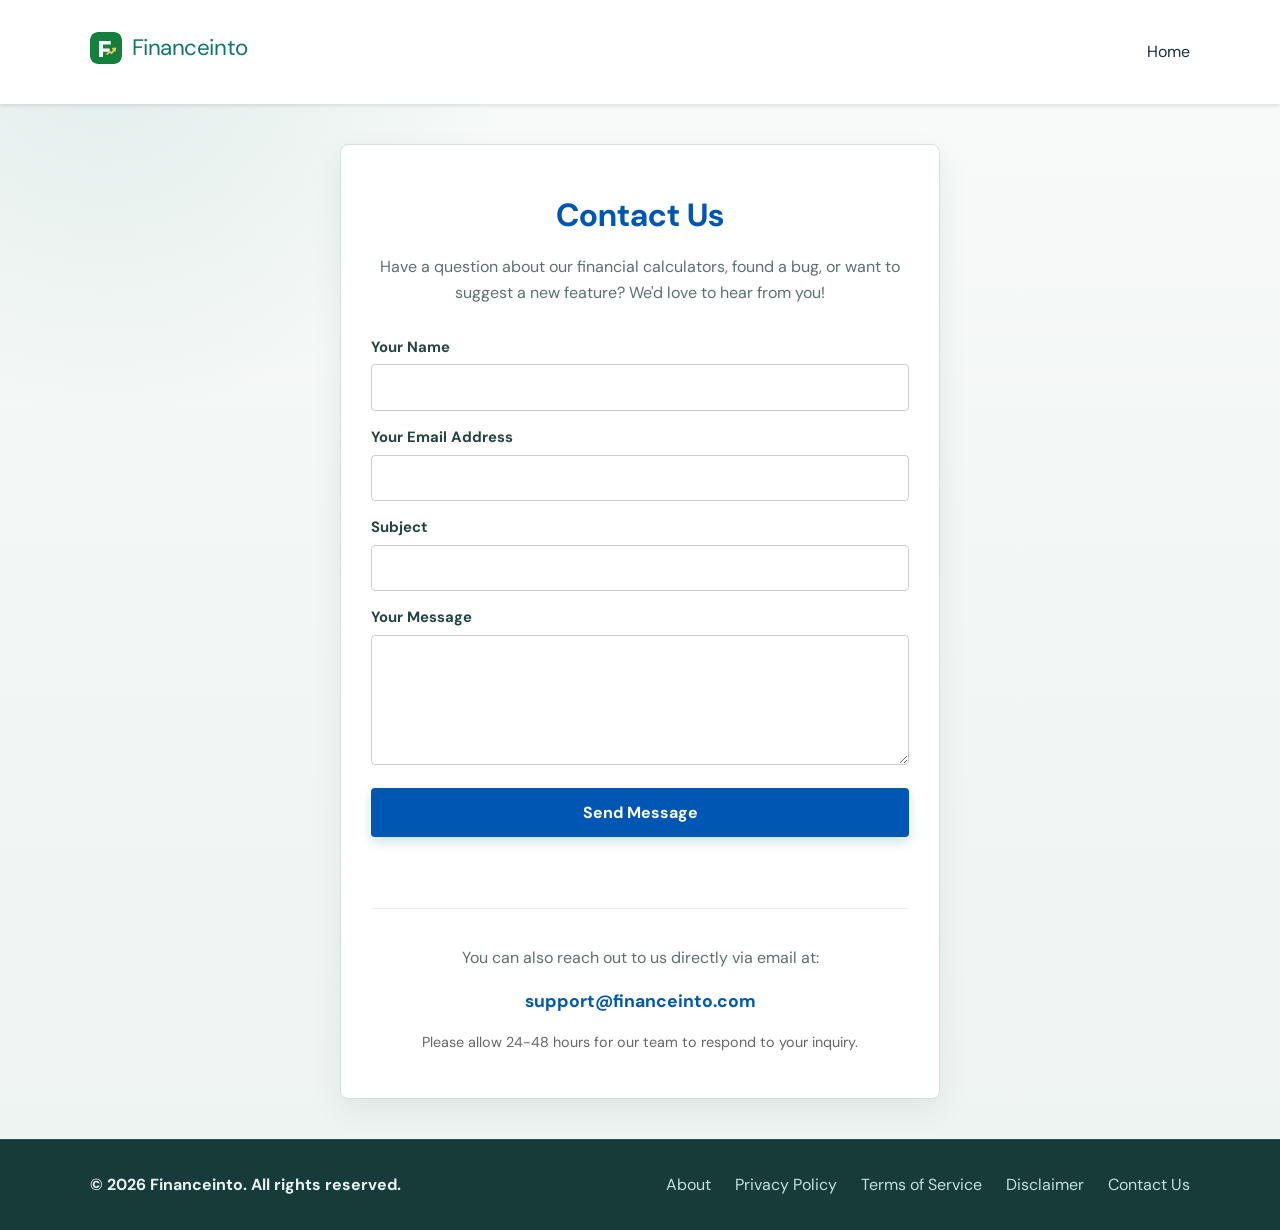
==== commit 0901a421: "upgrade footer and alignment" ====
--- a/contact.html
+++ b/contact.html
@@ -80,7 +80,7 @@
         <div class="container footer-content">
             <div style="display: flex; flex-wrap: wrap; justify-content: space-between; align-items: center; gap: 1rem;">
                 <div>
-                    <span style="font-weight: bold; color: var(--text-main);">© 2026 Financeinto. All rights reserved.</span>
+                    <span class="copyright">© 2026 Financeinto. All rights reserved.</span>
                 </div>
                 <nav aria-label="Footer navigation">
                     <div style="display: flex; gap: 1.5rem; flex-wrap: wrap;">
--- a/style.css
+++ b/style.css
@@ -421,6 +421,22 @@
 
 .about-content h1 {
   margin-top: 0;
+  line-height: 1.15;
+  max-width: 18ch;
+}
+
+.about-content h2 {
+  margin-bottom: 0.55rem;
+  margin-top: 2rem;
+}
+
+.about-content p,
+.about-content li {
+  line-height: 1.7;
+}
+
+.about-content ul {
+  padding-left: 1.25rem;
 }
 
 .about-content .lead {
